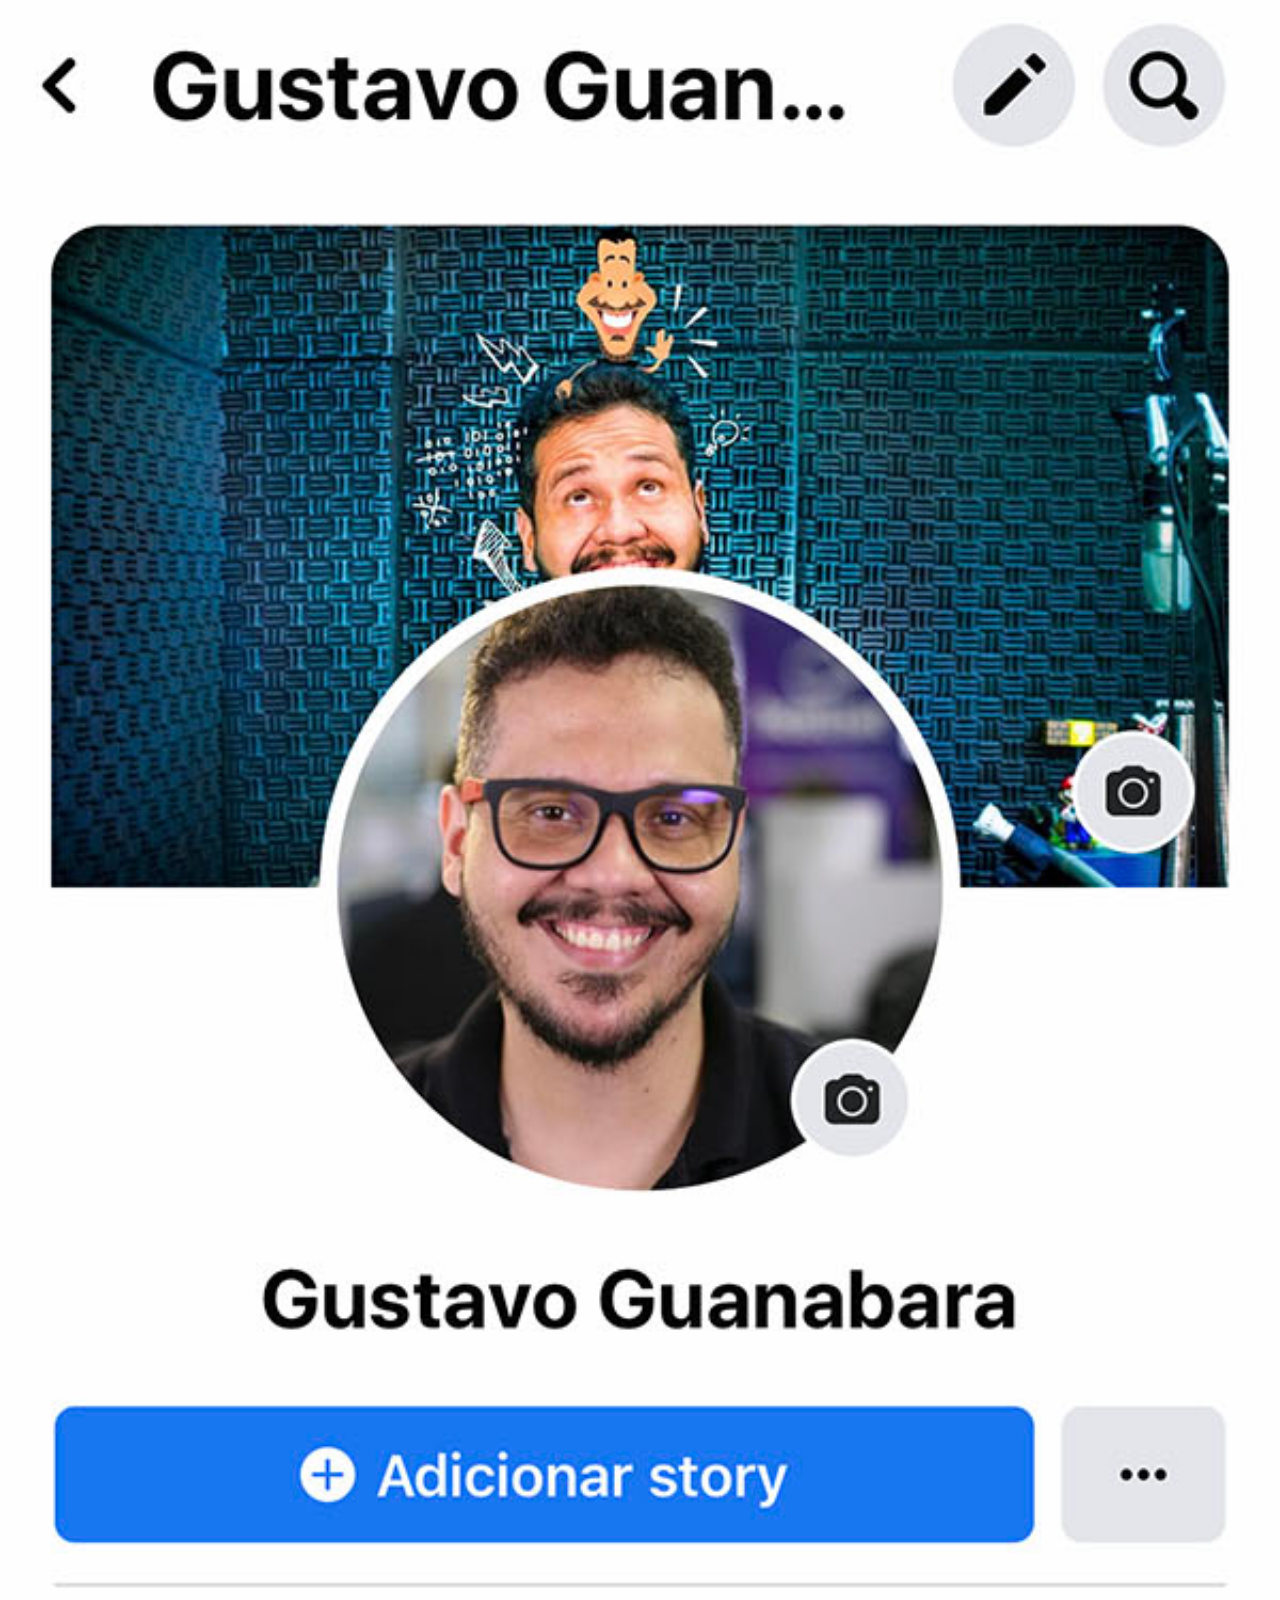
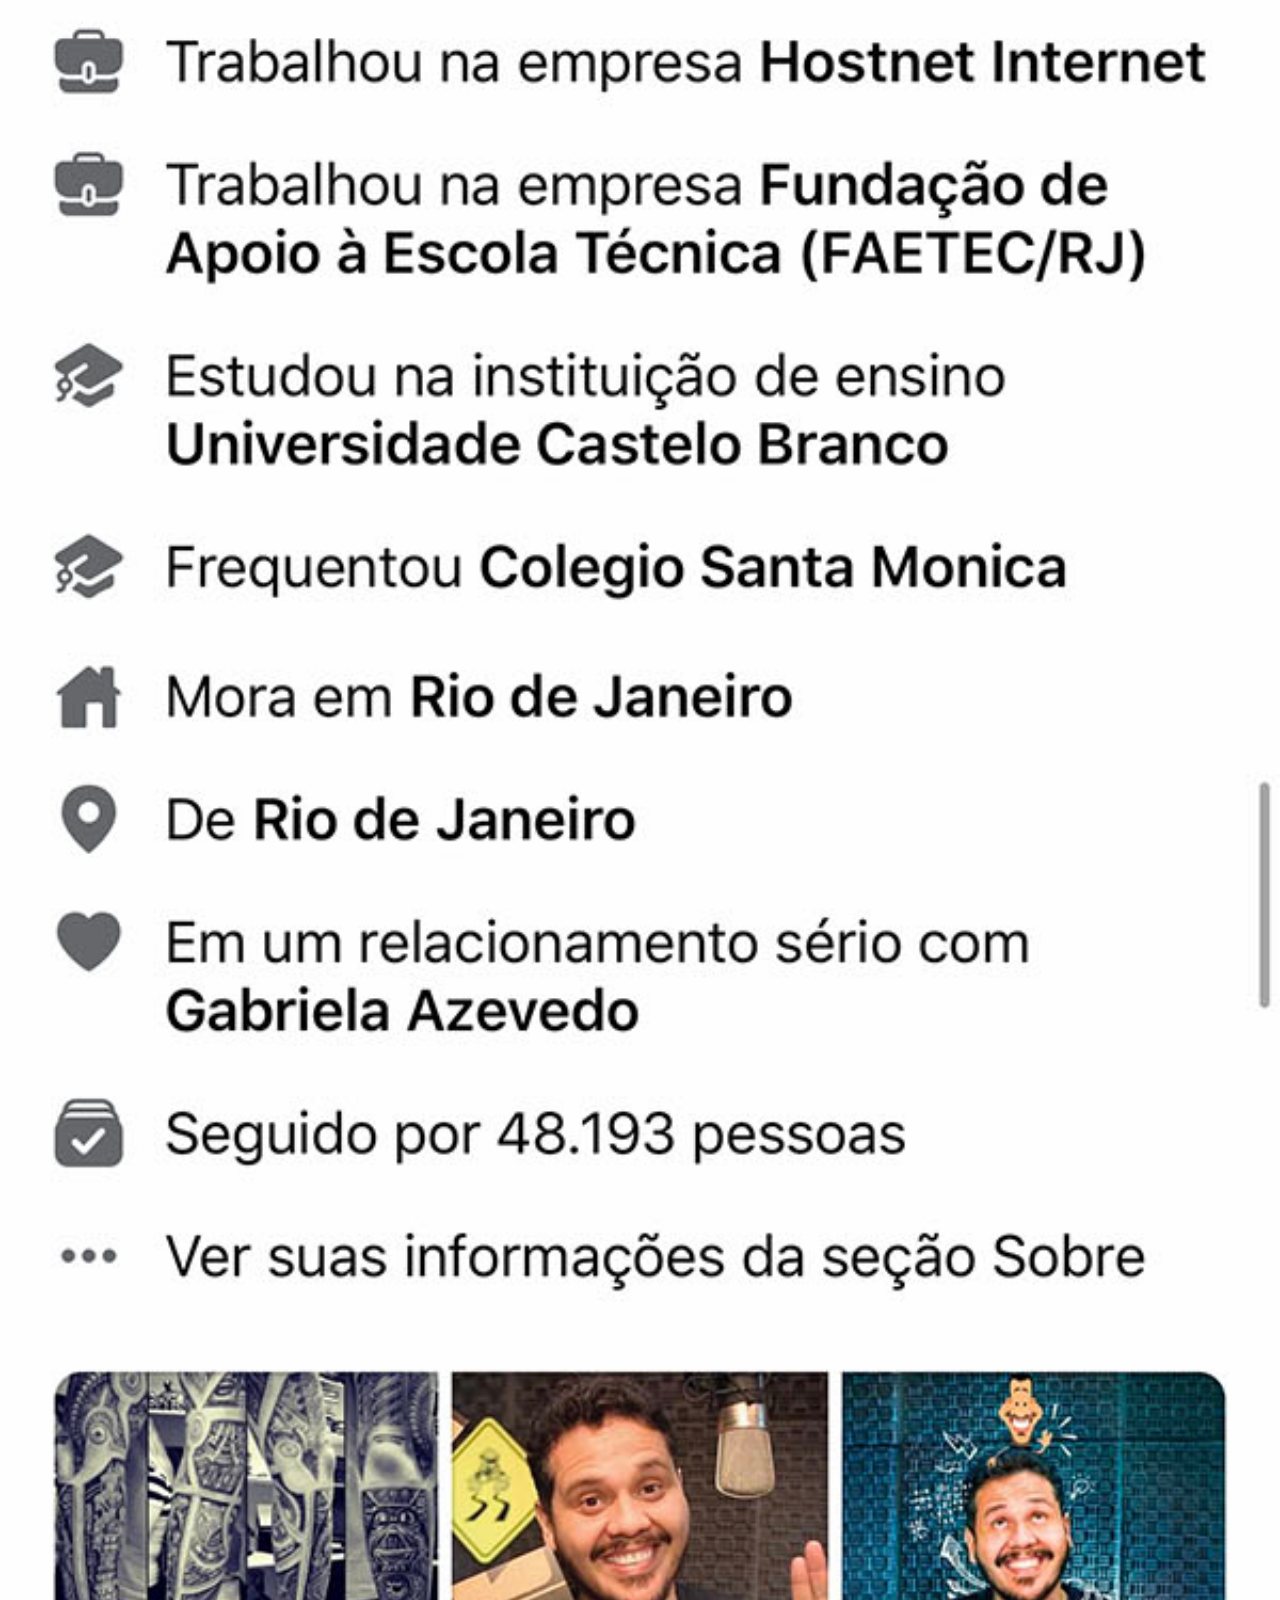
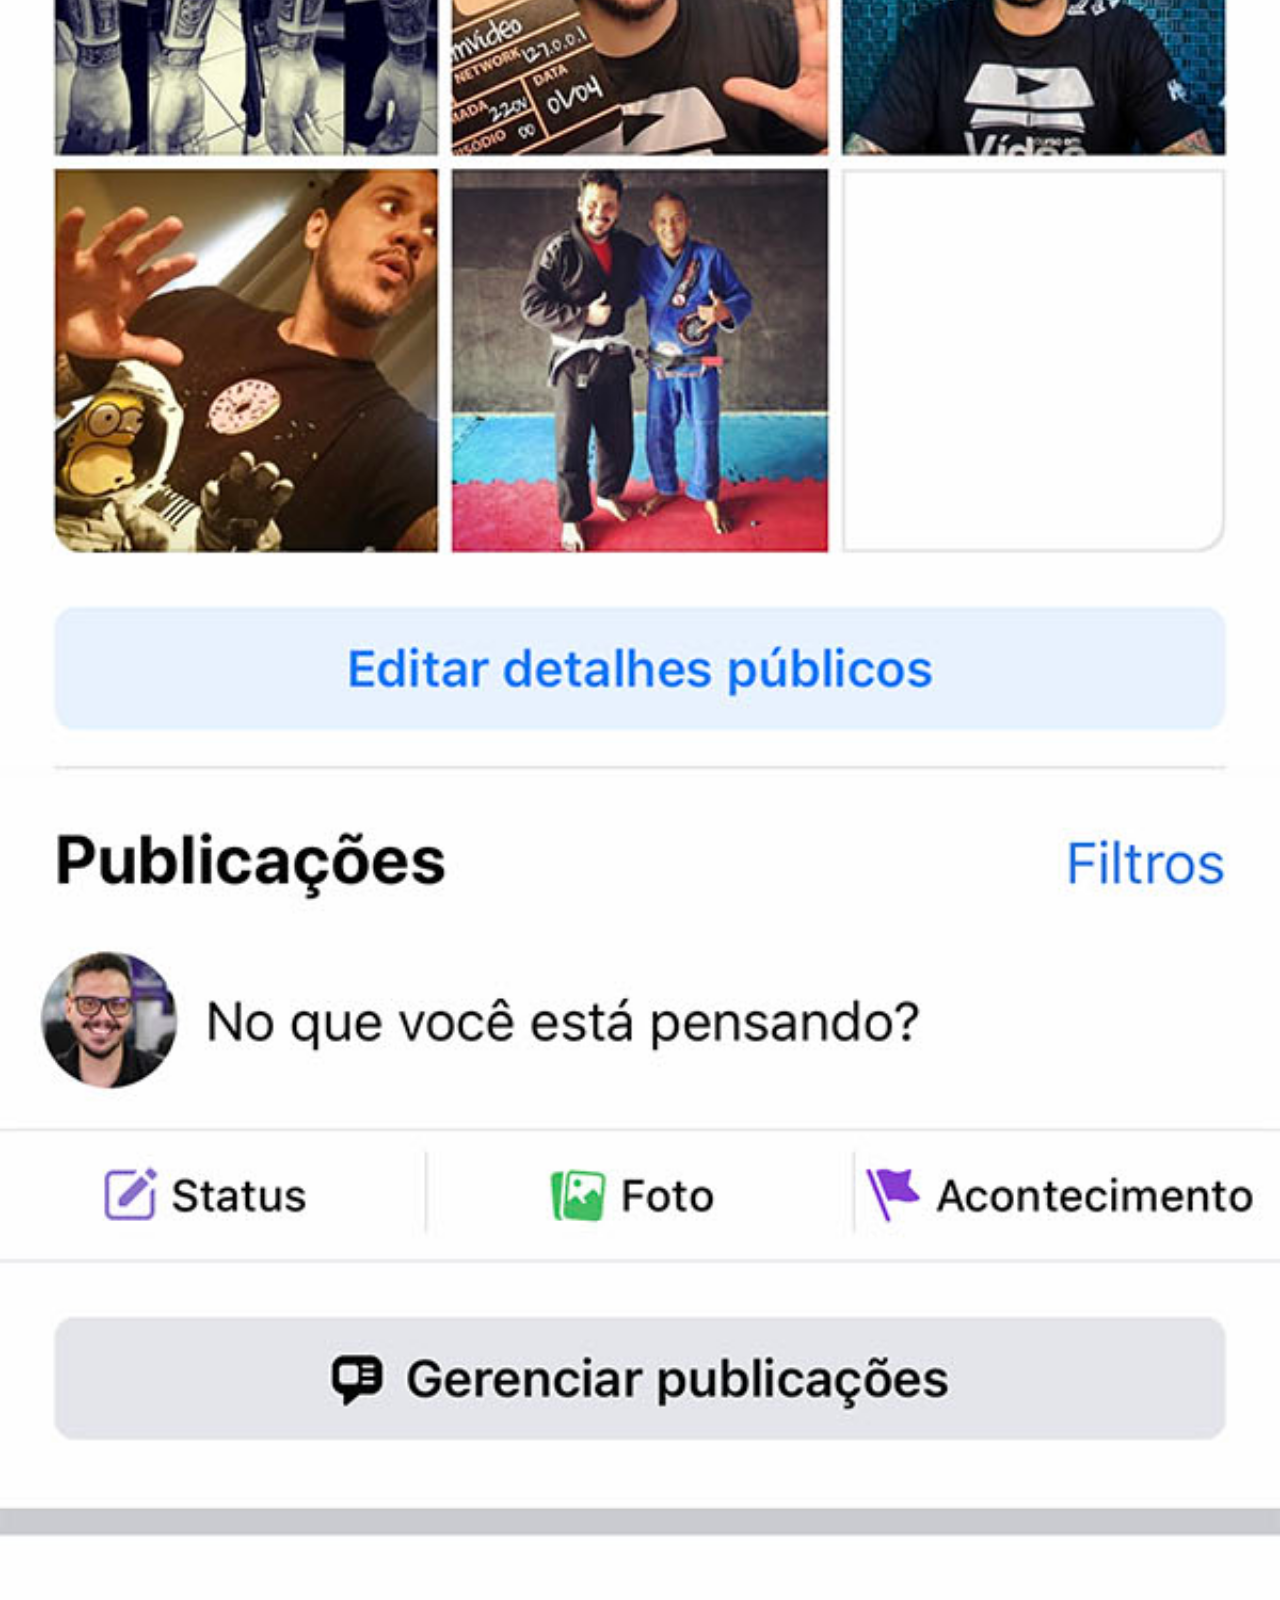
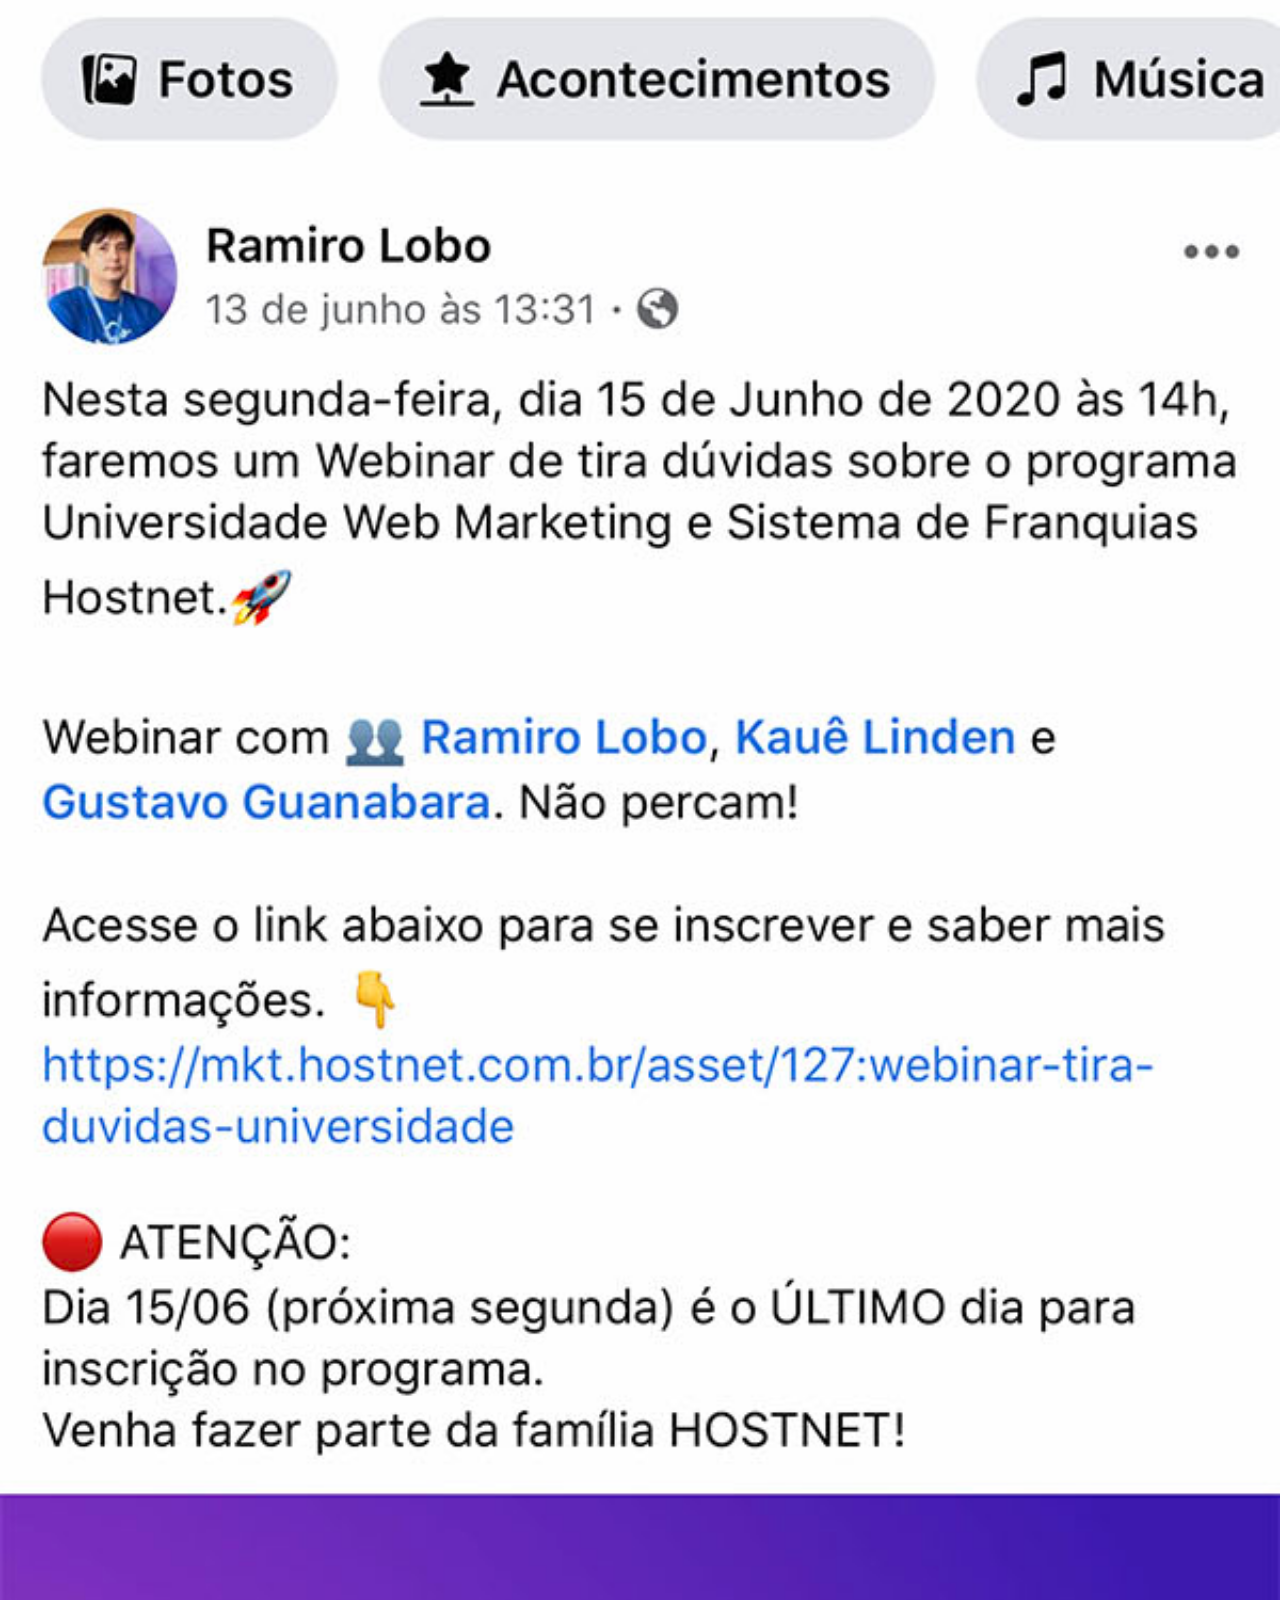
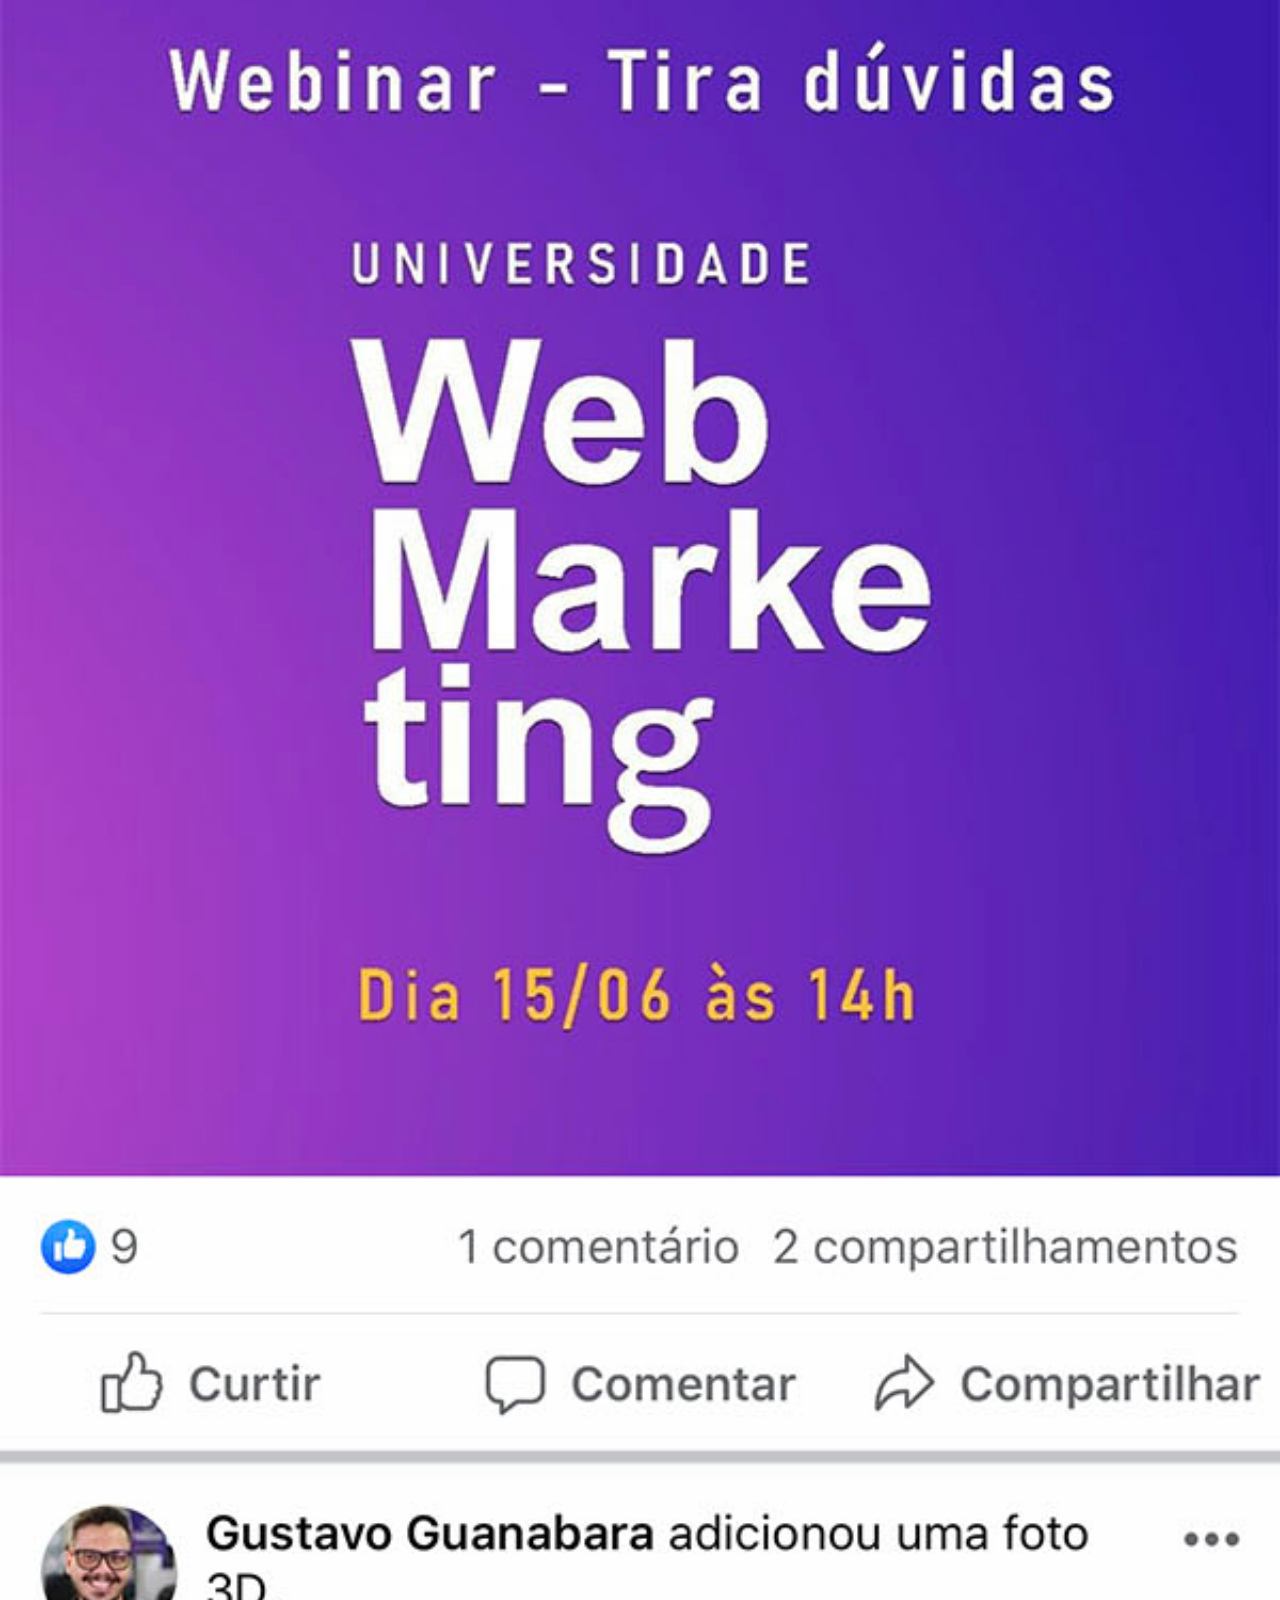
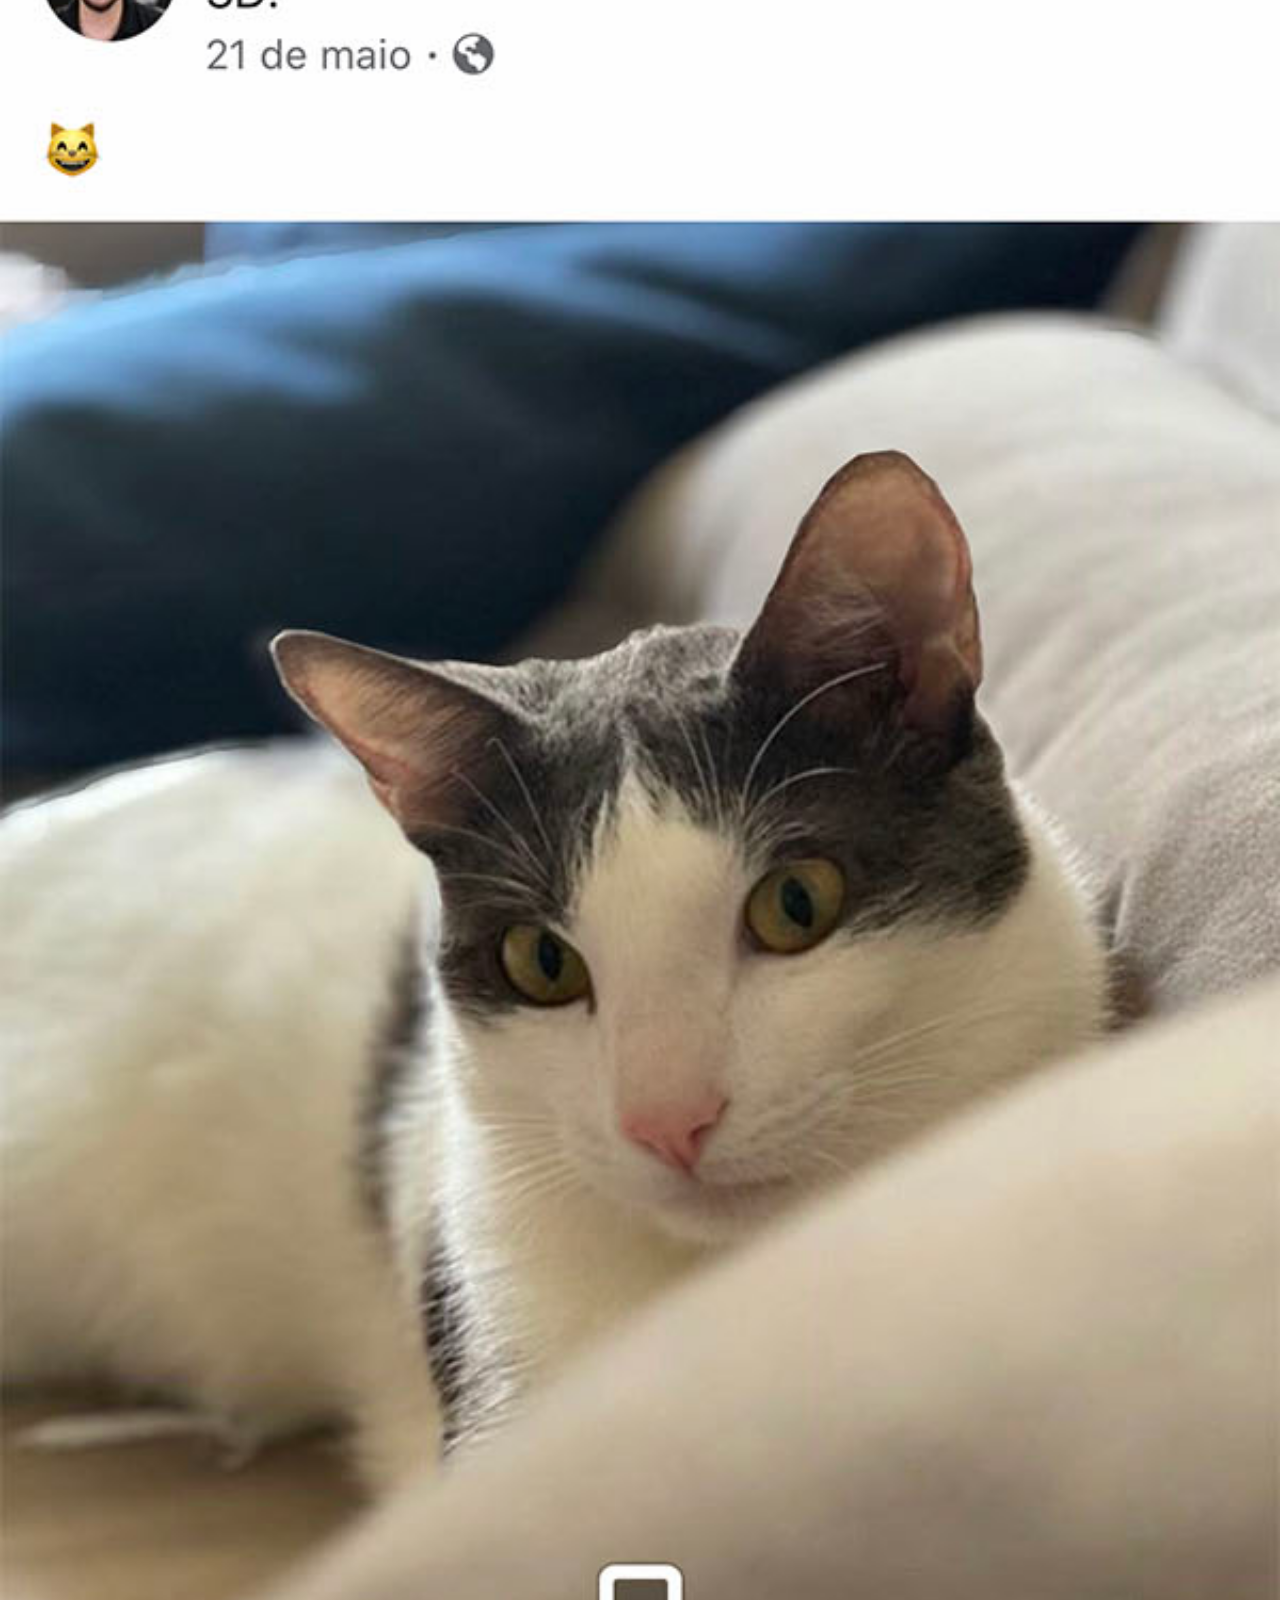
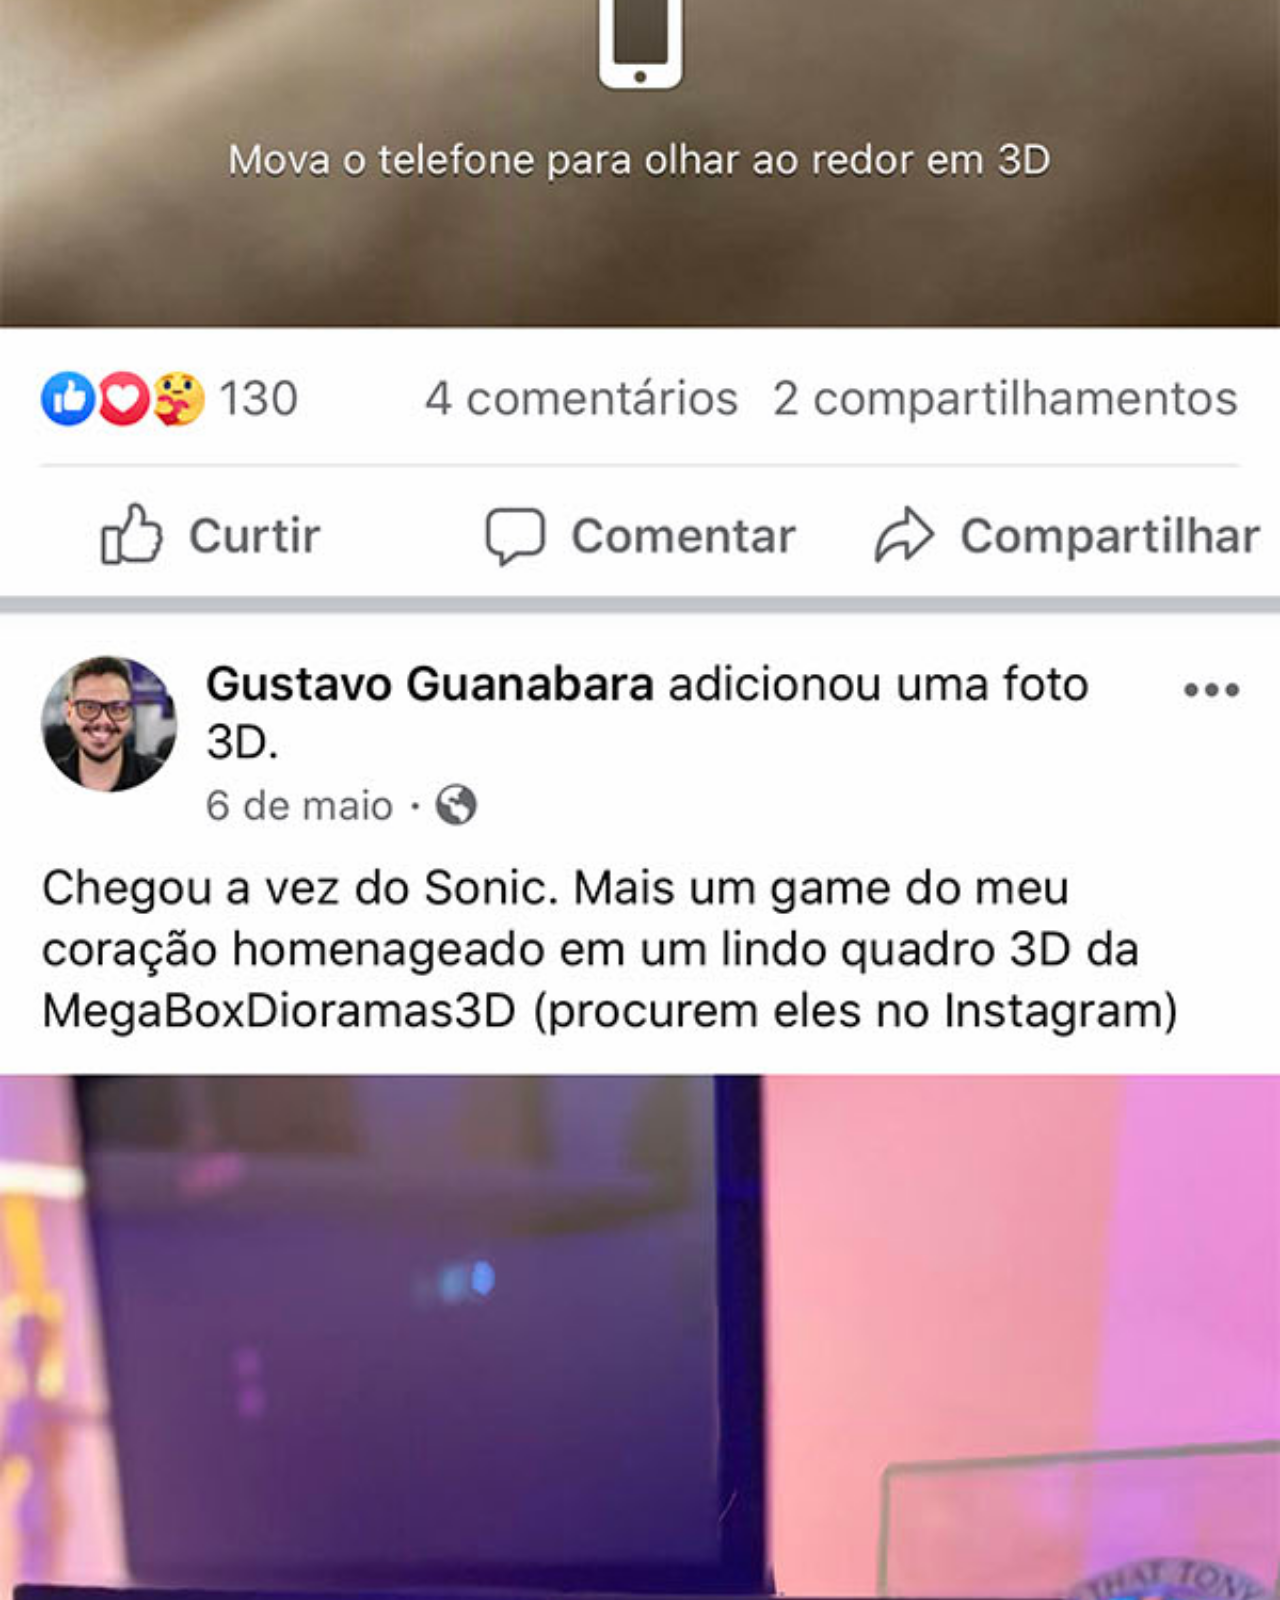
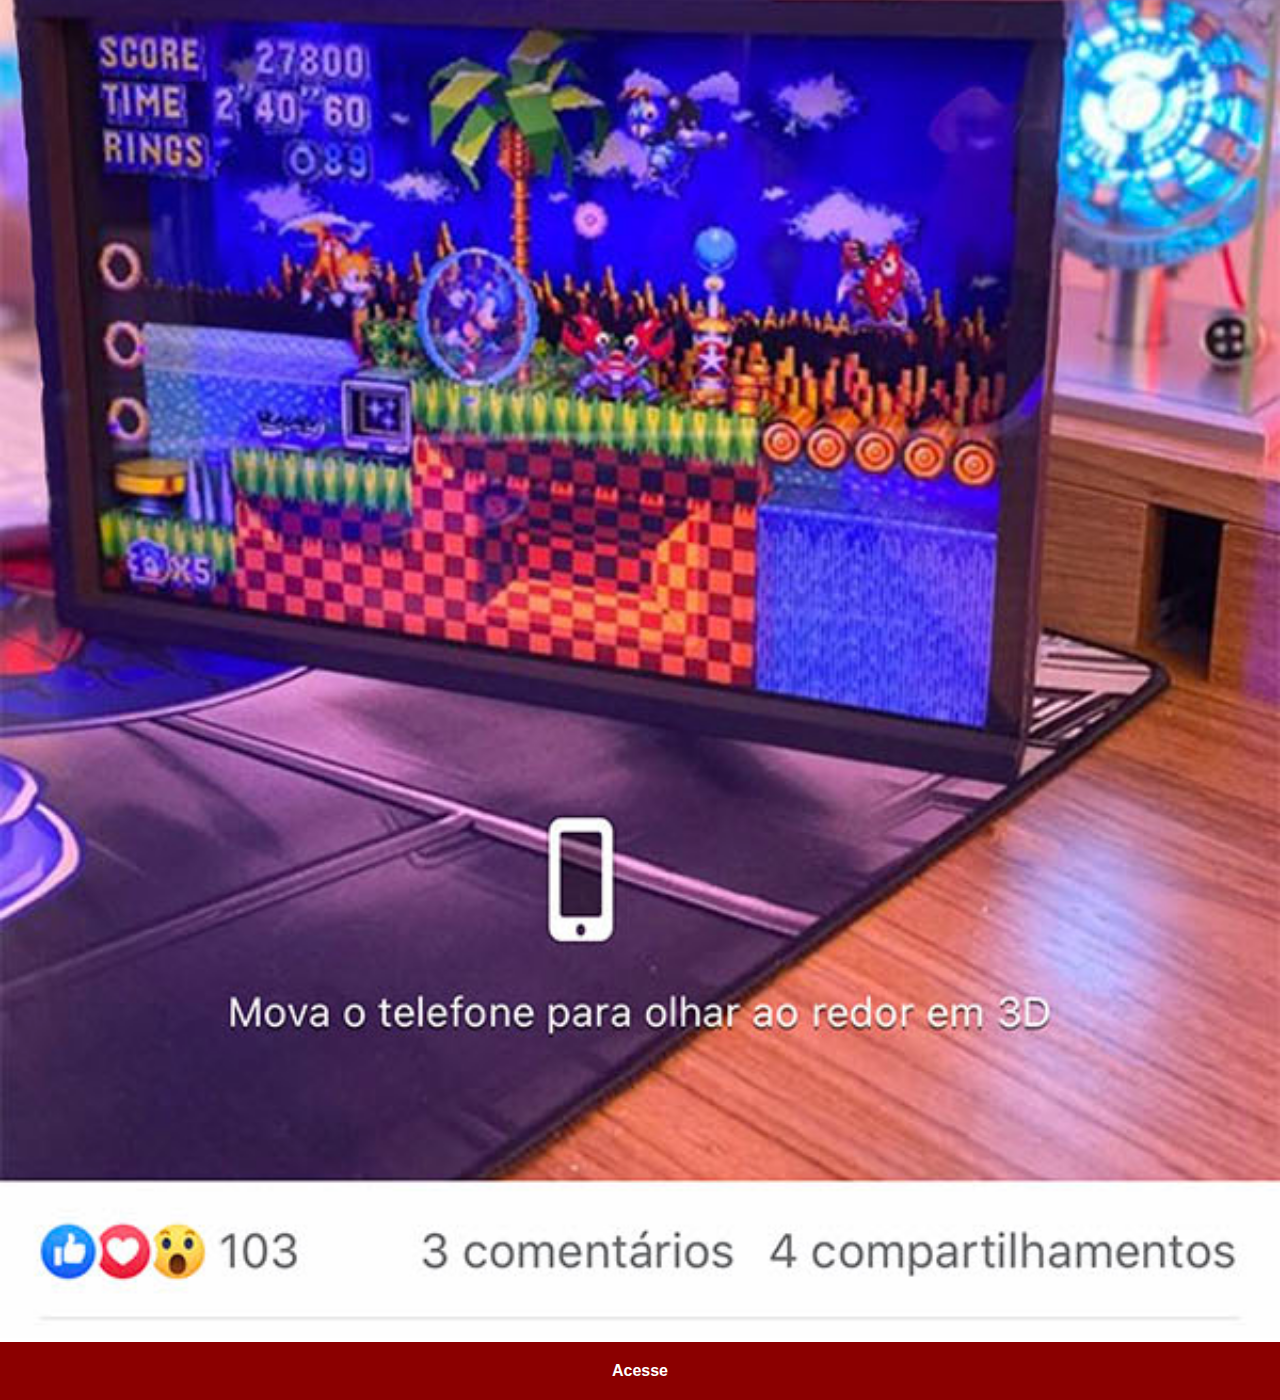
==== facebook.html @ a2280e72 "actualization site" ====
<!DOCTYPE html>
<html lang="pt-br">
<head>
    <meta charset="UTF-8">
    <meta name="viewport" content="width=device-width, initial-scale=1.0">
    <link rel="stylesheet" href="estilo/social.css">
    <title>facebook</title>
</head>
<body>
    <img src="imagens/tela-facebook.jpg" alt="facebook">
    <a href="https://www.facebook.com/alexandrekliver.amaral/" target="_blank">Acesse</a>
    
</body>
</html>
---- estilo/social.css ----
*{
    padding: 0px;
    margin: 0px;
    font-family: Arial, Helvetica, sans-serif;
}
img{
    width:100vw;
}
::-webkit-scrollbar{
    width: 0px;
    height: 0px;
}
a{
    display: block;
    padding: 20px;
    background-color: darkred;
    color: white;
    text-align: center;
    text-decoration: none;
    font-weight: bold;


}
a:hover{
    background-color: red;
}
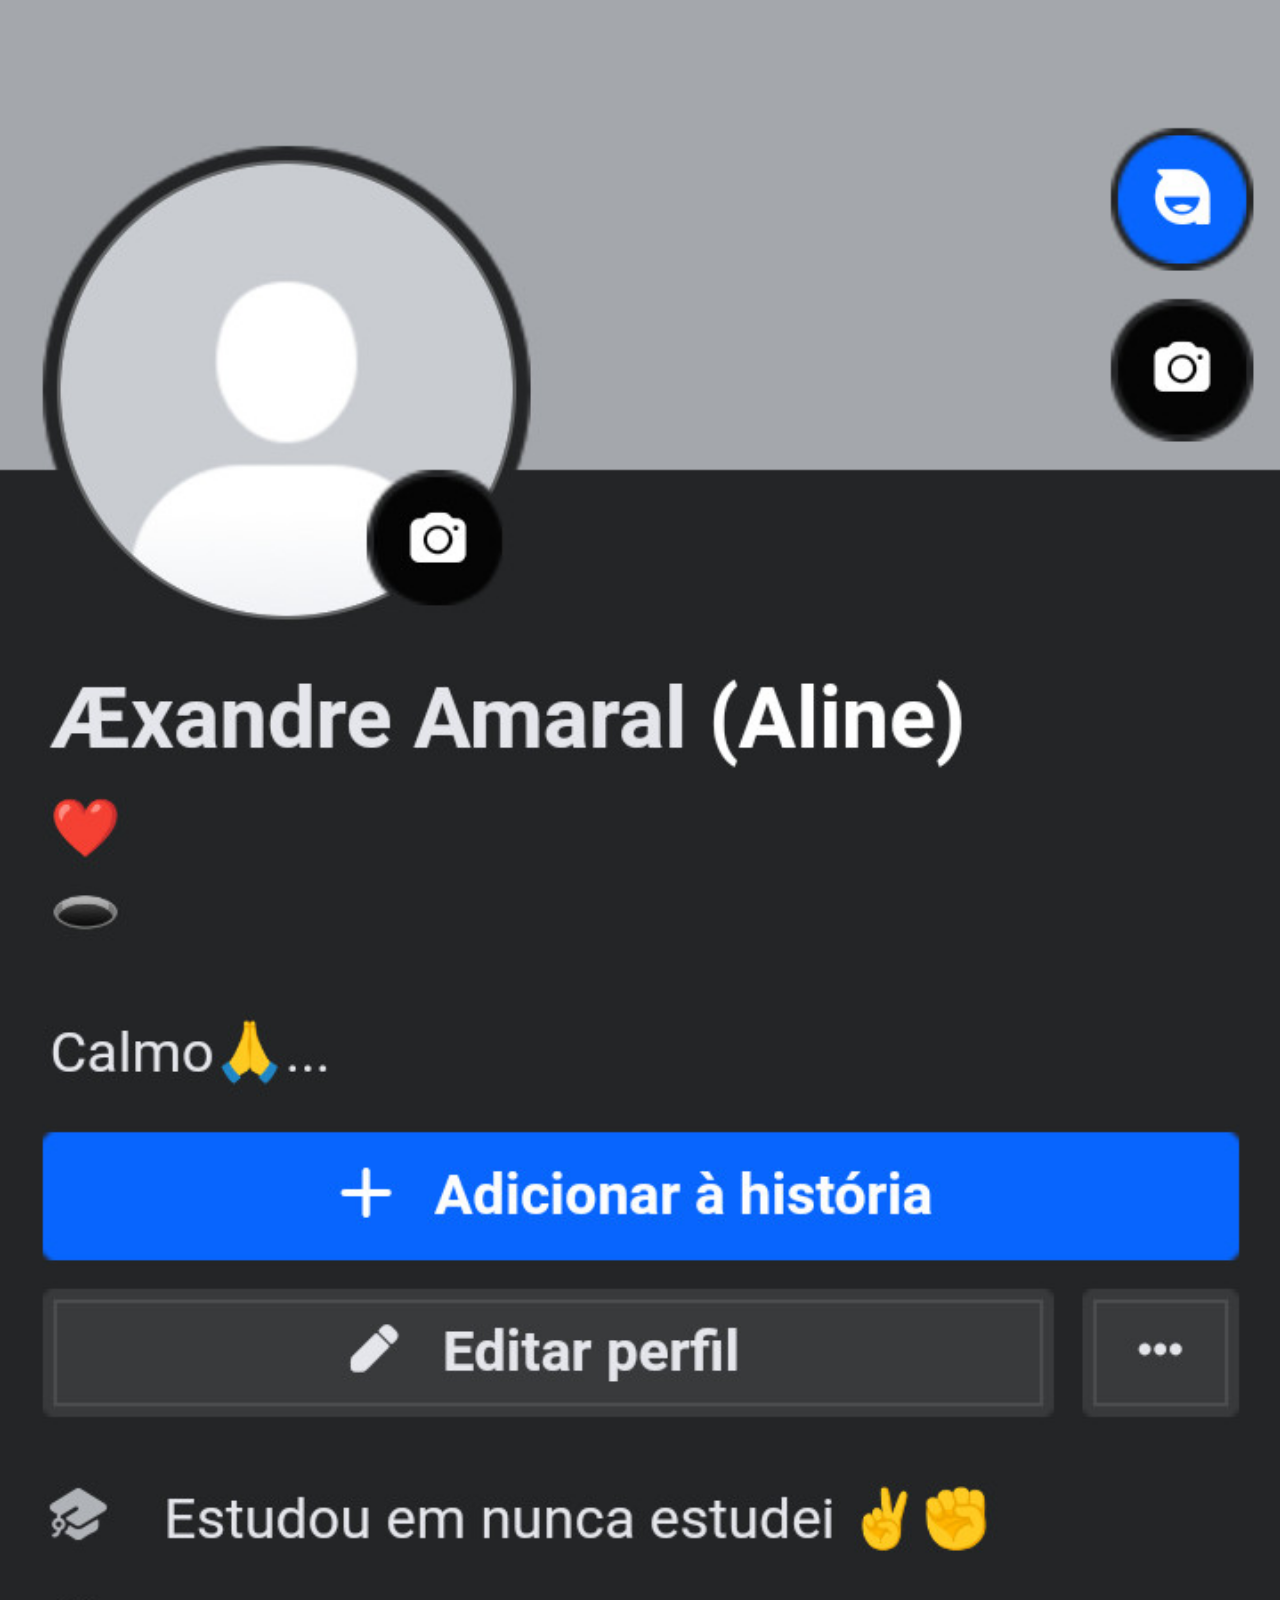
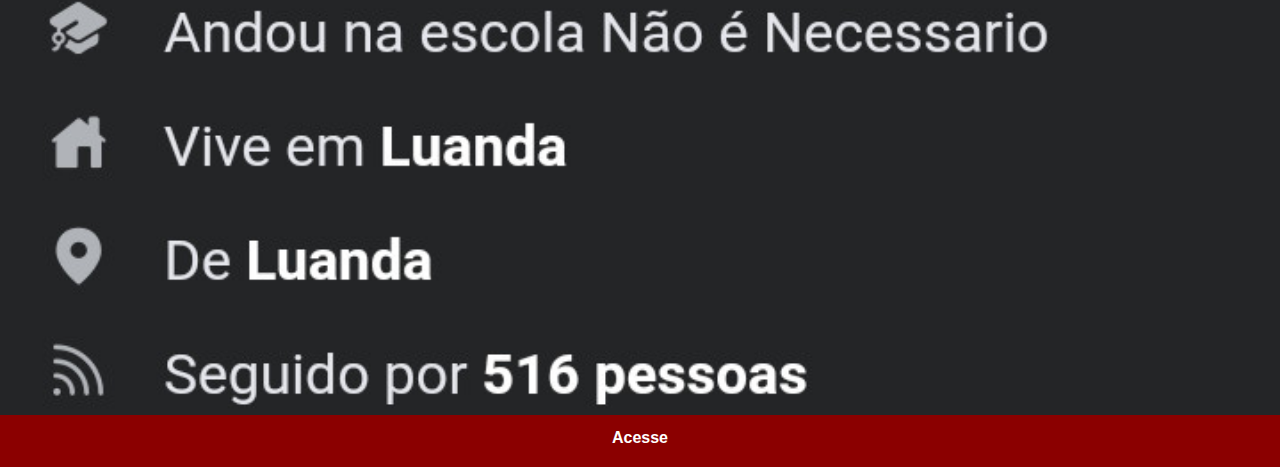
==== commit aa963274: "atualização" ====
--- a/facebook.html
+++ b/facebook.html
@@ -7,7 +7,8 @@
     <title>facebook</title>
 </head>
 <body>
-    <img src="imagens/tela-facebook.jpg" alt="facebook">
+    
+    <img src="imagens/tela01-fb.jpg" alt="facebook">
     <a href="https://www.facebook.com/alexandrekliver.amaral/" target="_blank">Acesse</a>
     
 </body>
--- a/estilo/social.css
+++ b/estilo/social.css
@@ -12,13 +12,13 @@
 }
 a{
     display: block;
-    padding: 20px;
+    padding:20px;
     background-color: darkred;
     color: white;
     text-align: center;
     text-decoration: none;
     font-weight: bold;
-
+    margin-top: -10px;
 
 }
 a:hover{
